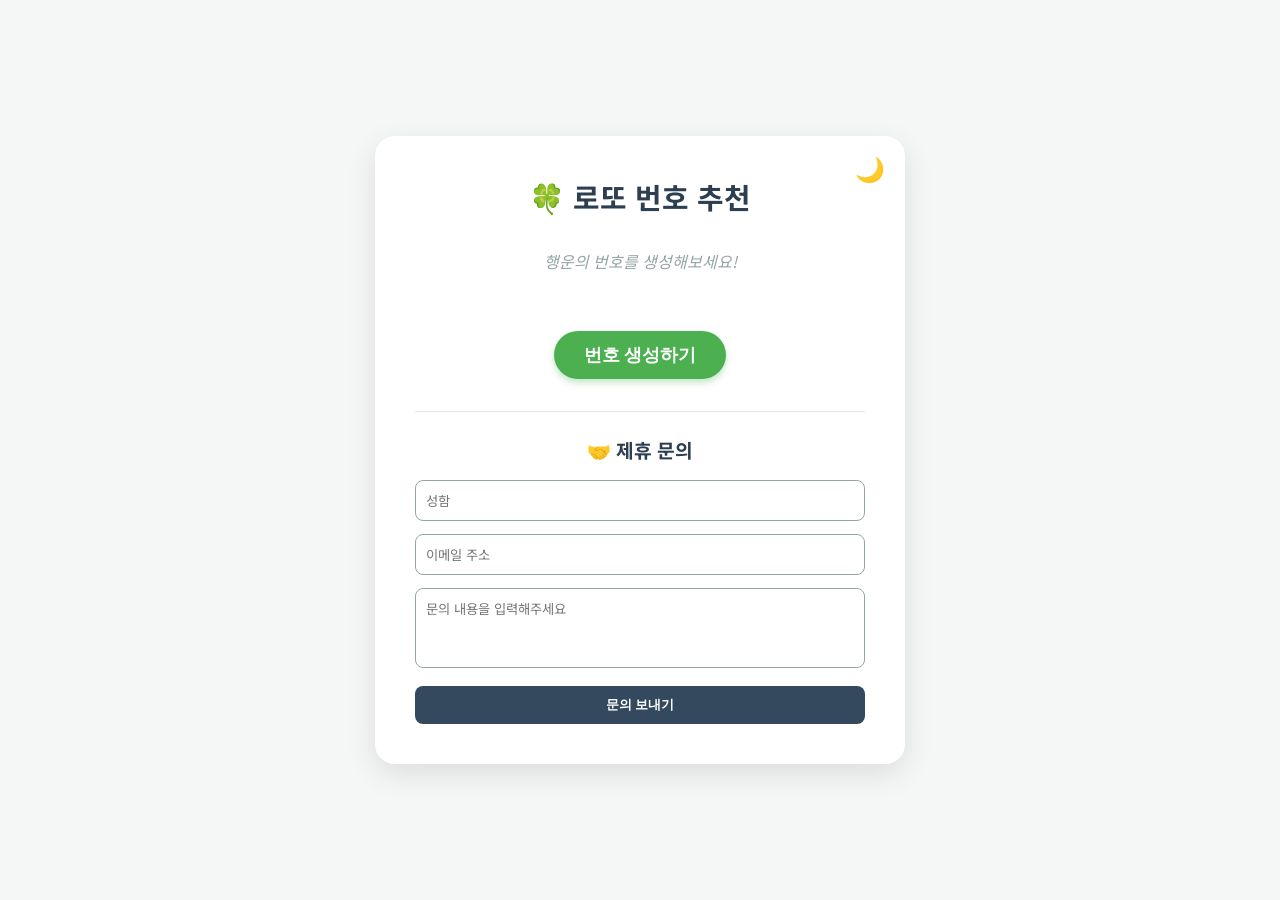
==== index.html @ 3f4df94e "UI: Remove Formspree instruction hint" ====
<!doctype html>
<html lang="ko">
<head>
  <meta charset="UTF-8" />
  <meta name="viewport" content="width=device-width, initial-scale=1.0" />
  <title>로또 번호 추천</title>
  <link href='/style.css' rel='stylesheet'>
  <link rel="preconnect" href="https://fonts.googleapis.com">
  <link rel="preconnect" href="https://fonts.gstatic.com" crossorigin>
  <link href="https://fonts.googleapis.com/css2?family=Noto+Sans+KR:wght@400;700&display=swap" rel="stylesheet">
</head>
<body>
  <div class="container">
    <div class="theme-toggle">
      <button id="theme-btn" aria-label="테마 변경">🌙</button>
    </div>
    <h1>🍀 로또 번호 추천</h1>
    <div id="lotto-container">
      <div class="placeholder">행운의 번호를 생성해보세요!</div>
    </div>
    <button id="generate-btn">번호 생성하기</button>

    <div class="contact-section">
      <hr>
      <h3>🤝 제휴 문의</h3>
      <form action="https://formspree.io/f/mojkagbn" method="POST">
        <div class="input-group">
          <input type="text" name="name" placeholder="성함" required>
        </div>
        <div class="input-group">
          <input type="email" name="_replyto" placeholder="이메일 주소" required>
        </div>
        <div class="input-group">
          <textarea name="message" placeholder="문의 내용을 입력해주세요" required></textarea>
        </div>
        <button type="submit" class="submit-btn">문의 보내기</button>
      </form>
    </div>
  </div>
  <script defer type="text/javascript" src="/main.js"></script>
</body>
</html>
---- style.css ----
:root {
  --primary-color: #4CAF50;
  --bg-color: #f4f7f6;
  --container-bg: #ffffff;
  --text-color: #333;
  --h1-color: #2c3e50;
  --ball-size: 50px;
  --shadow-color: rgba(0,0,0,0.1);
  --placeholder-color: #95a5a6;
}

[data-theme="dark"] {
  --bg-color: #1a1a1a;
  --container-bg: #2d2d2d;
  --text-color: #e0e0e0;
  --h1-color: #ffffff;
  --shadow-color: rgba(0,0,0,0.4);
  --placeholder-color: #7f8c8d;
}

body {
  font-family: 'Noto Sans KR', sans-serif;
  background-color: var(--bg-color);
  color: var(--text-color);
  display: flex;
  justify-content: center;
  align-items: center;
  height: 100vh;
  margin: 0;
  transition: background-color 0.3s, color 0.3s;
}

.container {
  background: var(--container-bg);
  padding: 2.5rem;
  border-radius: 20px;
  box-shadow: 0 10px 30px var(--shadow-color);
  text-align: center;
  max-width: 450px;
  width: 90%;
  position: relative;
  transition: background-color 0.3s, box-shadow 0.3s;
}

.theme-toggle {
  position: absolute;
  top: 15px;
  right: 15px;
}

#theme-btn {
  background: none;
  border: none;
  font-size: 1.5rem;
  cursor: pointer;
  padding: 5px;
  box-shadow: none;
  transition: transform 0.2s;
}

#theme-btn:hover {
  transform: scale(1.1);
  background: none;
}

h1 {
  margin-top: 0;
  color: var(--h1-color);
  font-size: 1.8rem;
}

#lotto-container {
  display: flex;
  justify-content: center;
  gap: 12px;
  margin: 2rem 0;
  min-height: var(--ball-size);
  flex-wrap: wrap;
}

.placeholder {
  color: var(--placeholder-color);
  font-style: italic;
}

.ball {
  width: var(--ball-size);
  height: var(--ball-size);
  border-radius: 50%;
  display: flex;
  justify-content: center;
  align-items: center;
  font-weight: bold;
  font-size: 1.2rem;
  color: white;
  box-shadow: 0 4px 6px rgba(0,0,0,0.15);
  animation: pop 0.4s ease-out forwards;
  text-shadow: 1px 1px 2px rgba(0,0,0,0.3);
}

@keyframes pop {
  0% { transform: scale(0); opacity: 0; }
  100% { transform: scale(1); opacity: 1; }
}

/* 로또 공 색상 규정 */
.color-1-10 { background-color: #fbc02d; }
.color-11-20 { background-color: #1976d2; }
.color-21-30 { background-color: #e53935; }
.color-31-40 { background-color: #757575; }
.color-41-45 { background-color: #43a047; }

#generate-btn {
  background-color: var(--primary-color);
  color: white;
  border: none;
  padding: 12px 30px;
  font-size: 1.1rem;
  font-weight: 700;
  border-radius: 30px;
  cursor: pointer;
  transition: all 0.2s;
  box-shadow: 0 4px 6px rgba(76, 175, 80, 0.3);
}

#generate-btn:hover {
  background-color: #45a049;
  transform: translateY(-2px);
  box-shadow: 0 6px 12px rgba(76, 175, 80, 0.4);
}

#generate-btn:active {
  transform: translateY(0);
}

/* 제휴 문의 섹션 스타일 */
.contact-section {
  margin-top: 2rem;
  text-align: left;
}

hr {
  border: none;
  border-top: 1px solid var(--shadow-color);
  margin: 1.5rem 0;
}

h3 {
  color: var(--h1-color);
  font-size: 1.2rem;
  margin-bottom: 1rem;
  text-align: center;
}

.input-group {
  margin-bottom: 0.8rem;
}

input, textarea {
  width: 100%;
  padding: 10px;
  border: 1px solid var(--placeholder-color);
  border-radius: 8px;
  background-color: var(--container-bg);
  color: var(--text-color);
  font-family: inherit;
  box-sizing: border-box;
  transition: border-color 0.2s;
}

input:focus, textarea:focus {
  outline: none;
  border-color: var(--primary-color);
}

textarea {
  height: 80px;
  resize: none;
}

.submit-btn {
  width: 100%;
  background-color: #34495e;
  color: white;
  border: none;
  padding: 10px;
  border-radius: 8px;
  cursor: pointer;
  font-weight: 700;
  transition: background-color 0.2s;
}

[data-theme="dark"] .submit-btn {
  background-color: #4a627a;
}

.submit-btn:hover {
  background-color: #2c3e50;
}

.form-hint {
  font-size: 0.75rem;
  color: var(--placeholder-color);
  margin-top: 0.5rem;
  text-align: center;
}
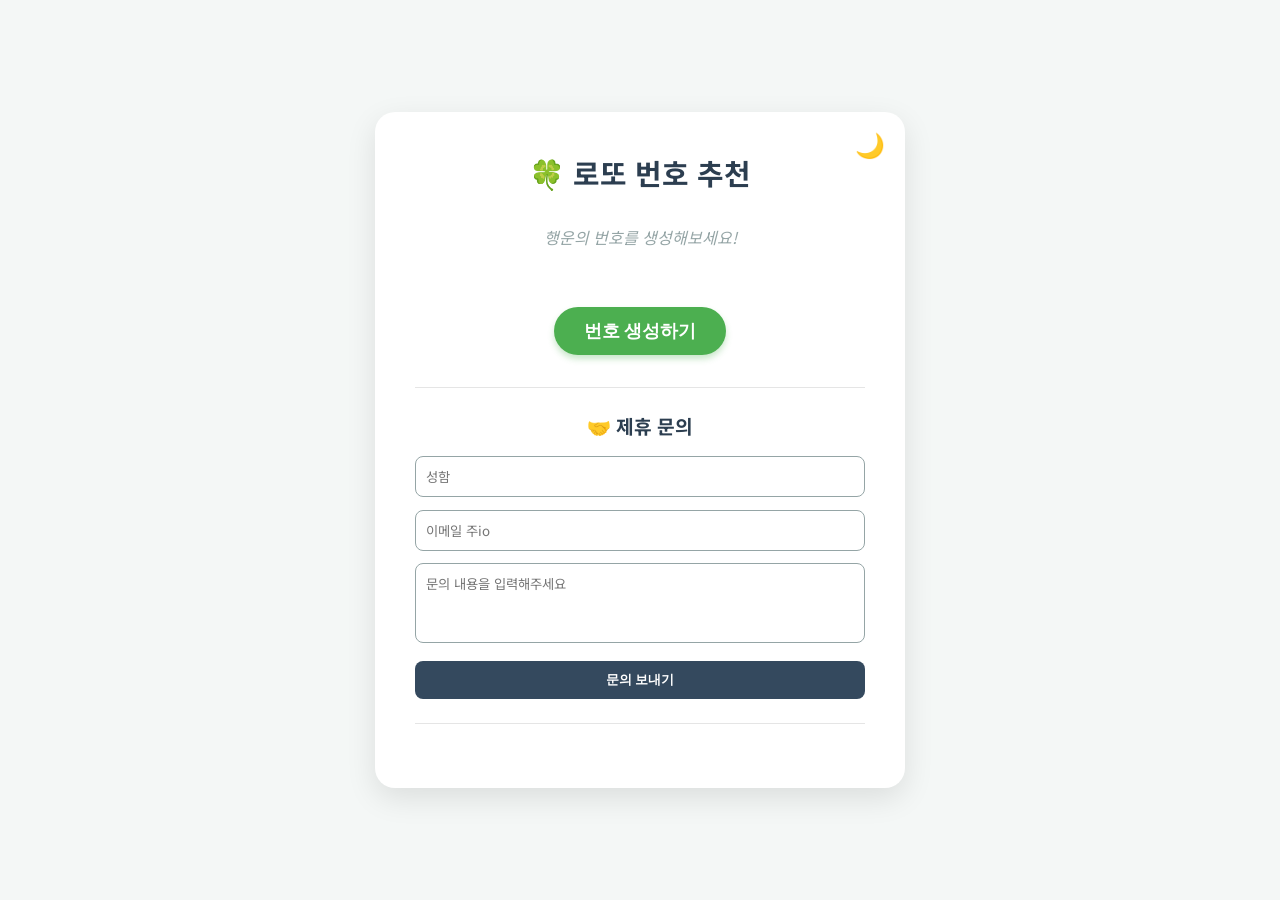
==== commit cb0e6176: "Feat: Add Disqus comment section" ====
--- a/index.html
+++ b/index.html
@@ -28,7 +28,7 @@
           <input type="text" name="name" placeholder="성함" required>
         </div>
         <div class="input-group">
-          <input type="email" name="_replyto" placeholder="이메일 주소" required>
+          <input type="email" name="_replyto" placeholder="이메일 주io" required>
         </div>
         <div class="input-group">
           <textarea name="message" placeholder="문의 내용을 입력해주세요" required></textarea>
@@ -36,6 +36,29 @@
         <button type="submit" class="submit-btn">문의 보내기</button>
       </form>
     </div>
+
+    <div class="comments-section">
+      <hr>
+      <div id="disqus_thread"></div>
+      <script>
+          /**
+          *  RECOMMENDED CONFIGURATION VARIABLES: EDIT AND UNCOMMENT THE SECTION BELOW TO INSERT DYNAMIC VALUES FROM YOUR PLATFORM OR CMS.
+          *  LEARN WHY DEFINING THESE VARIABLES IS IMPORTANT: https://disqus.com/admin/universalcode/#configuration-variables    */
+          /*
+          var disqus_config = function () {
+          this.page.url = PAGE_URL;  // Replace PAGE_URL with your page's canonical URL variable
+          this.page.identifier = PAGE_IDENTIFIER; // Replace PAGE_IDENTIFIER with your page's unique identifier variable
+          };
+          */
+          (function() { // DON'T EDIT BELOW THIS LINE
+          var d = document, s = d.createElement('script');
+          s.src = 'https://materiallink.disqus.com/embed.js';
+          s.setAttribute('data-timestamp', +new Date());
+          (d.head || d.body).appendChild(s);
+          })();
+      </script>
+      <noscript>Please enable JavaScript to view the <a href="https://disqus.com/?ref_noscript">comments powered by Disqus.</a></noscript>
+    </div>
   </div>
   <script defer type="text/javascript" src="/main.js"></script>
 </body>
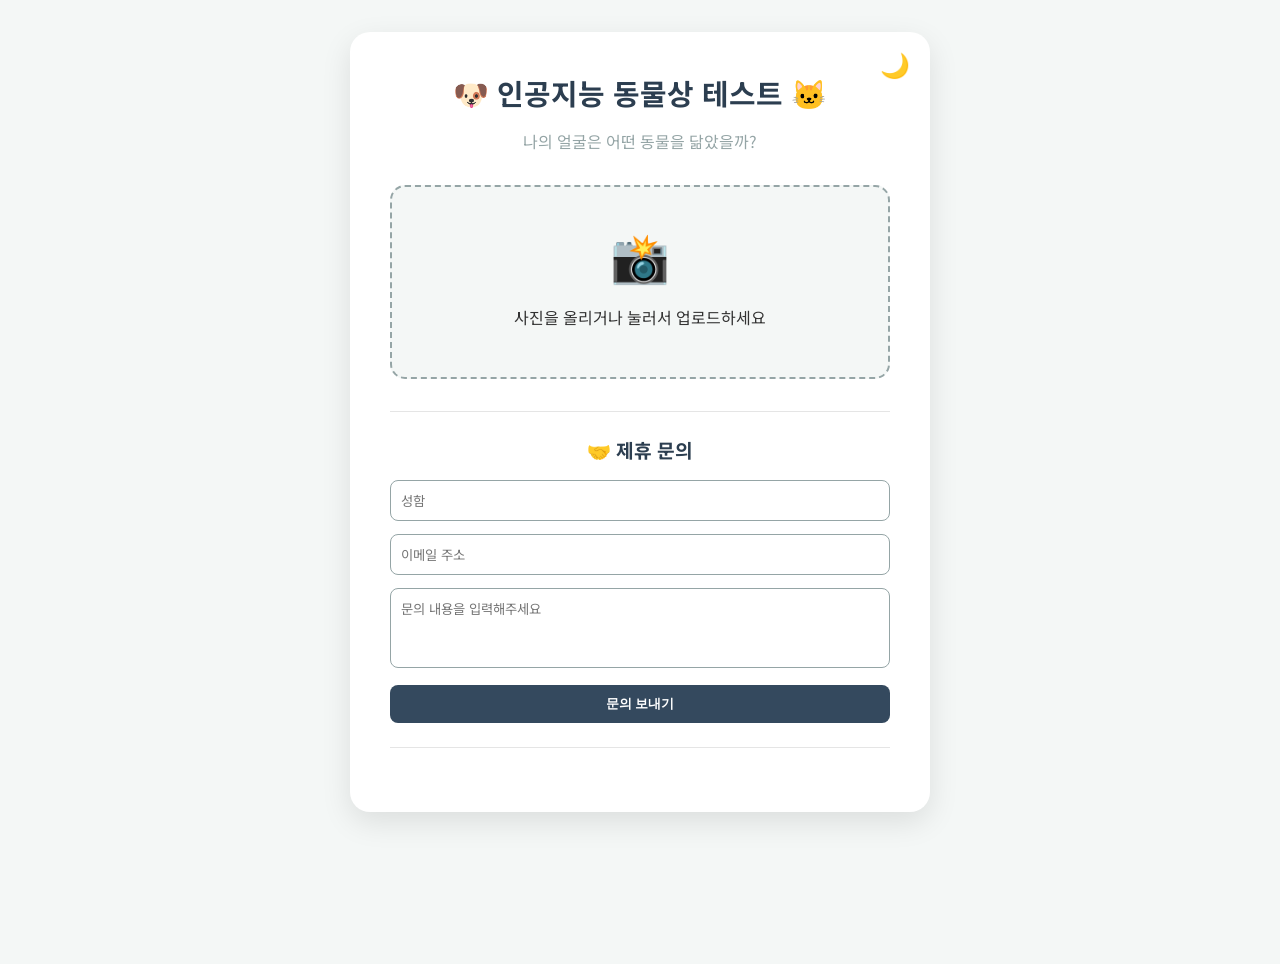
==== commit 2d1b025f: "feat: 인공지능 동물상 테스트 기능 구현 및 UI 업데이트" ====
--- a/index.html
+++ b/index.html
@@ -3,22 +3,40 @@
 <head>
   <meta charset="UTF-8" />
   <meta name="viewport" content="width=device-width, initial-scale=1.0" />
-  <title>로또 번호 추천</title>
+  <title>인공지능 동물상 테스트</title>
   <link href='/style.css' rel='stylesheet'>
   <link rel="preconnect" href="https://fonts.googleapis.com">
   <link rel="preconnect" href="https://fonts.gstatic.com" crossorigin>
   <link href="https://fonts.googleapis.com/css2?family=Noto+Sans+KR:wght@400;700&display=swap" rel="stylesheet">
+  <!-- TensorFlow.js and Teachable Machine libraries -->
+  <script src="https://cdn.jsdelivr.net/npm/@tensorflow/tfjs@latest/dist/tf.min.js"></script>
+  <script src="https://cdn.jsdelivr.net/npm/@teachablemachine/image@latest/dist/teachablemachine-image.min.js"></script>
 </head>
 <body>
   <div class="container">
     <div class="theme-toggle">
       <button id="theme-btn" aria-label="테마 변경">🌙</button>
     </div>
-    <h1>🍀 로또 번호 추천</h1>
-    <div id="lotto-container">
-      <div class="placeholder">행운의 번호를 생성해보세요!</div>
+    <h1>🐶 인공지능 동물상 테스트 🐱</h1>
+    <p class="subtitle">나의 얼굴은 어떤 동물을 닮았을까?</p>
+    
+    <div class="upload-section">
+      <div id="upload-area" class="upload-box">
+        <span class="upload-icon">📸</span>
+        <p>사진을 올리거나 눌러서 업로드하세요</p>
+        <input type="file" id="image-input" accept="image/*" hidden>
+      </div>
+      <div id="image-container" class="hidden">
+        <img id="face-image" src="#" alt="your image" />
+        <div id="loading" class="hidden">
+          <div class="spinner"></div>
+          <p>분석 중...</p>
+        </div>
+      </div>
     </div>
-    <button id="generate-btn">번호 생성하기</button>
+
+    <div id="label-container"></div>
+    <button id="retry-btn" class="hidden">다시 시도하기</button>
 
     <div class="contact-section">
       <hr>
@@ -28,7 +46,7 @@
           <input type="text" name="name" placeholder="성함" required>
         </div>
         <div class="input-group">
-          <input type="email" name="_replyto" placeholder="이메일 주io" required>
+          <input type="email" name="_replyto" placeholder="이메일 주소" required>
         </div>
         <div class="input-group">
           <textarea name="message" placeholder="문의 내용을 입력해주세요" required></textarea>
@@ -41,16 +59,7 @@
       <hr>
       <div id="disqus_thread"></div>
       <script>
-          /**
-          *  RECOMMENDED CONFIGURATION VARIABLES: EDIT AND UNCOMMENT THE SECTION BELOW TO INSERT DYNAMIC VALUES FROM YOUR PLATFORM OR CMS.
-          *  LEARN WHY DEFINING THESE VARIABLES IS IMPORTANT: https://disqus.com/admin/universalcode/#configuration-variables    */
-          /*
-          var disqus_config = function () {
-          this.page.url = PAGE_URL;  // Replace PAGE_URL with your page's canonical URL variable
-          this.page.identifier = PAGE_IDENTIFIER; // Replace PAGE_IDENTIFIER with your page's unique identifier variable
-          };
-          */
-          (function() { // DON'T EDIT BELOW THIS LINE
+          (function() { 
           var d = document, s = d.createElement('script');
           s.src = 'https://materiallink.disqus.com/embed.js';
           s.setAttribute('data-timestamp', +new Date());
--- a/style.css
+++ b/style.css
@@ -4,9 +4,9 @@
   --container-bg: #ffffff;
   --text-color: #333;
   --h1-color: #2c3e50;
-  --ball-size: 50px;
   --shadow-color: rgba(0,0,0,0.1);
   --placeholder-color: #95a5a6;
+  --accent-color: #3498db;
 }
 
 [data-theme="dark"] {
@@ -23,9 +23,10 @@
   background-color: var(--bg-color);
   color: var(--text-color);
   display: flex;
-  justify-content: center;
+  flex-direction: column;
   align-items: center;
-  height: 100vh;
+  min-height: 100vh;
+  padding: 2rem 0;
   margin: 0;
   transition: background-color 0.3s, color 0.3s;
 }
@@ -36,7 +37,7 @@
   border-radius: 20px;
   box-shadow: 0 10px 30px var(--shadow-color);
   text-align: center;
-  max-width: 450px;
+  max-width: 500px;
   width: 90%;
   position: relative;
   transition: background-color 0.3s, box-shadow 0.3s;
@@ -54,63 +55,120 @@
   font-size: 1.5rem;
   cursor: pointer;
   padding: 5px;
-  box-shadow: none;
   transition: transform 0.2s;
 }
 
 #theme-btn:hover {
   transform: scale(1.1);
-  background: none;
 }
 
 h1 {
   margin-top: 0;
+  margin-bottom: 0.5rem;
   color: var(--h1-color);
   font-size: 1.8rem;
 }
 
-#lotto-container {
+.subtitle {
+  color: var(--placeholder-color);
+  margin-bottom: 2rem;
+}
+
+.upload-section {
+  margin-bottom: 2rem;
+}
+
+.upload-box {
+  border: 2px dashed var(--placeholder-color);
+  border-radius: 15px;
+  padding: 2rem;
+  cursor: pointer;
+  transition: all 0.3s;
+  background: var(--bg-color);
+}
+
+.upload-box:hover {
+  border-color: var(--accent-color);
+  background: rgba(52, 152, 219, 0.05);
+}
+
+.upload-icon {
+  font-size: 3rem;
+  display: block;
+  margin-bottom: 1rem;
+}
+
+#image-container {
+  position: relative;
+  width: 100%;
+  max-width: 300px;
+  margin: 0 auto;
+}
+
+#face-image {
+  width: 100%;
+  border-radius: 15px;
+  display: block;
+}
+
+.hidden {
+  display: none !important;
+}
+
+/* Spinner */
+.spinner {
+  border: 4px solid rgba(0, 0, 0, 0.1);
+  width: 36px;
+  height: 36px;
+  border-radius: 50%;
+  border-left-color: var(--accent-color);
+  animation: spin 1s linear infinite;
+  margin: 1rem auto;
+}
+
+@keyframes spin {
+  0% { transform: rotate(0deg); }
+  100% { transform: rotate(360deg); }
+}
+
+/* Result Bars */
+#label-container {
+  margin: 2rem 0;
+}
+
+.result-bar-container {
+  margin-bottom: 1rem;
+}
+
+.label-text {
   display: flex;
-  justify-content: center;
-  gap: 12px;
-  margin: 2rem 0;
-  min-height: var(--ball-size);
-  flex-wrap: wrap;
-}
-
-.placeholder {
-  color: var(--placeholder-color);
-  font-style: italic;
-}
-
-.ball {
-  width: var(--ball-size);
-  height: var(--ball-size);
-  border-radius: 50%;
-  display: flex;
-  justify-content: center;
-  align-items: center;
+  justify-content: space-between;
+  margin-bottom: 5px;
   font-weight: bold;
-  font-size: 1.2rem;
-  color: white;
-  box-shadow: 0 4px 6px rgba(0,0,0,0.15);
-  animation: pop 0.4s ease-out forwards;
-  text-shadow: 1px 1px 2px rgba(0,0,0,0.3);
-}
-
-@keyframes pop {
-  0% { transform: scale(0); opacity: 0; }
-  100% { transform: scale(1); opacity: 1; }
-}
-
-/* 로또 공 색상 규정 */
-.color-1-10 { background-color: #fbc02d; }
-.color-11-20 { background-color: #1976d2; }
-.color-21-30 { background-color: #e53935; }
-.color-31-40 { background-color: #757575; }
-.color-41-45 { background-color: #43a047; }
-
-#generate-btn {
+}
+
+.bar-bg {
+  background: #eee;
+  border-radius: 10px;
+  height: 20px;
+  width: 100%;
+  overflow: hidden;
+}
+
+[data-theme="dark"] .bar-bg {
+  background: #444;
+}
+
+.bar-fill {
+  height: 100%;
+  border-radius: 10px;
+  transition: width 0.5s ease-out;
+}
+
+.dog-bar { background: #ffca28; }
+.cat-bar { background: #42a5f5; }
+
+#retry-btn {
   background-color: var(--primary-color);
   color: white;
   border: none;
@@ -120,87 +178,25 @@
   border-radius: 30px;
   cursor: pointer;
   transition: all 0.2s;
-  box-shadow: 0 4px 6px rgba(76, 175, 80, 0.3);
-}
-
-#generate-btn:hover {
-  background-color: #45a049;
+  margin-top: 1rem;
+}
+
+#retry-btn:hover {
   transform: translateY(-2px);
-  box-shadow: 0 6px 12px rgba(76, 175, 80, 0.4);
-}
-
-#generate-btn:active {
-  transform: translateY(0);
-}
-
-/* 제휴 문의 섹션 스타일 */
-.contact-section {
-  margin-top: 2rem;
-  text-align: left;
-}
-
-hr {
-  border: none;
-  border-top: 1px solid var(--shadow-color);
-  margin: 1.5rem 0;
-}
-
-h3 {
-  color: var(--h1-color);
-  font-size: 1.2rem;
-  margin-bottom: 1rem;
-  text-align: center;
-}
-
-.input-group {
-  margin-bottom: 0.8rem;
-}
-
+  box-shadow: 0 4px 12px rgba(0,0,0,0.2);
+}
+
+/* Contact & Comments */
+.contact-section { margin-top: 2rem; text-align: left; }
+hr { border: none; border-top: 1px solid var(--shadow-color); margin: 1.5rem 0; }
+h3 { color: var(--h1-color); font-size: 1.2rem; margin-bottom: 1rem; text-align: center; }
+.input-group { margin-bottom: 0.8rem; }
 input, textarea {
-  width: 100%;
-  padding: 10px;
-  border: 1px solid var(--placeholder-color);
-  border-radius: 8px;
-  background-color: var(--container-bg);
-  color: var(--text-color);
-  font-family: inherit;
-  box-sizing: border-box;
-  transition: border-color 0.2s;
-}
-
-input:focus, textarea:focus {
-  outline: none;
-  border-color: var(--primary-color);
-}
-
-textarea {
-  height: 80px;
-  resize: none;
-}
-
+  width: 100%; padding: 10px; border: 1px solid var(--placeholder-color); border-radius: 8px;
+  background-color: var(--container-bg); color: var(--text-color); font-family: inherit; box-sizing: border-box;
+}
+textarea { height: 80px; resize: none; }
 .submit-btn {
-  width: 100%;
-  background-color: #34495e;
-  color: white;
-  border: none;
-  padding: 10px;
-  border-radius: 8px;
-  cursor: pointer;
-  font-weight: 700;
-  transition: background-color 0.2s;
-}
-
-[data-theme="dark"] .submit-btn {
-  background-color: #4a627a;
-}
-
-.submit-btn:hover {
-  background-color: #2c3e50;
-}
-
-.form-hint {
-  font-size: 0.75rem;
-  color: var(--placeholder-color);
-  margin-top: 0.5rem;
-  text-align: center;
-}
+  width: 100%; background-color: #34495e; color: white; border: none; padding: 10px;
+  border-radius: 8px; cursor: pointer; font-weight: 700;
+}
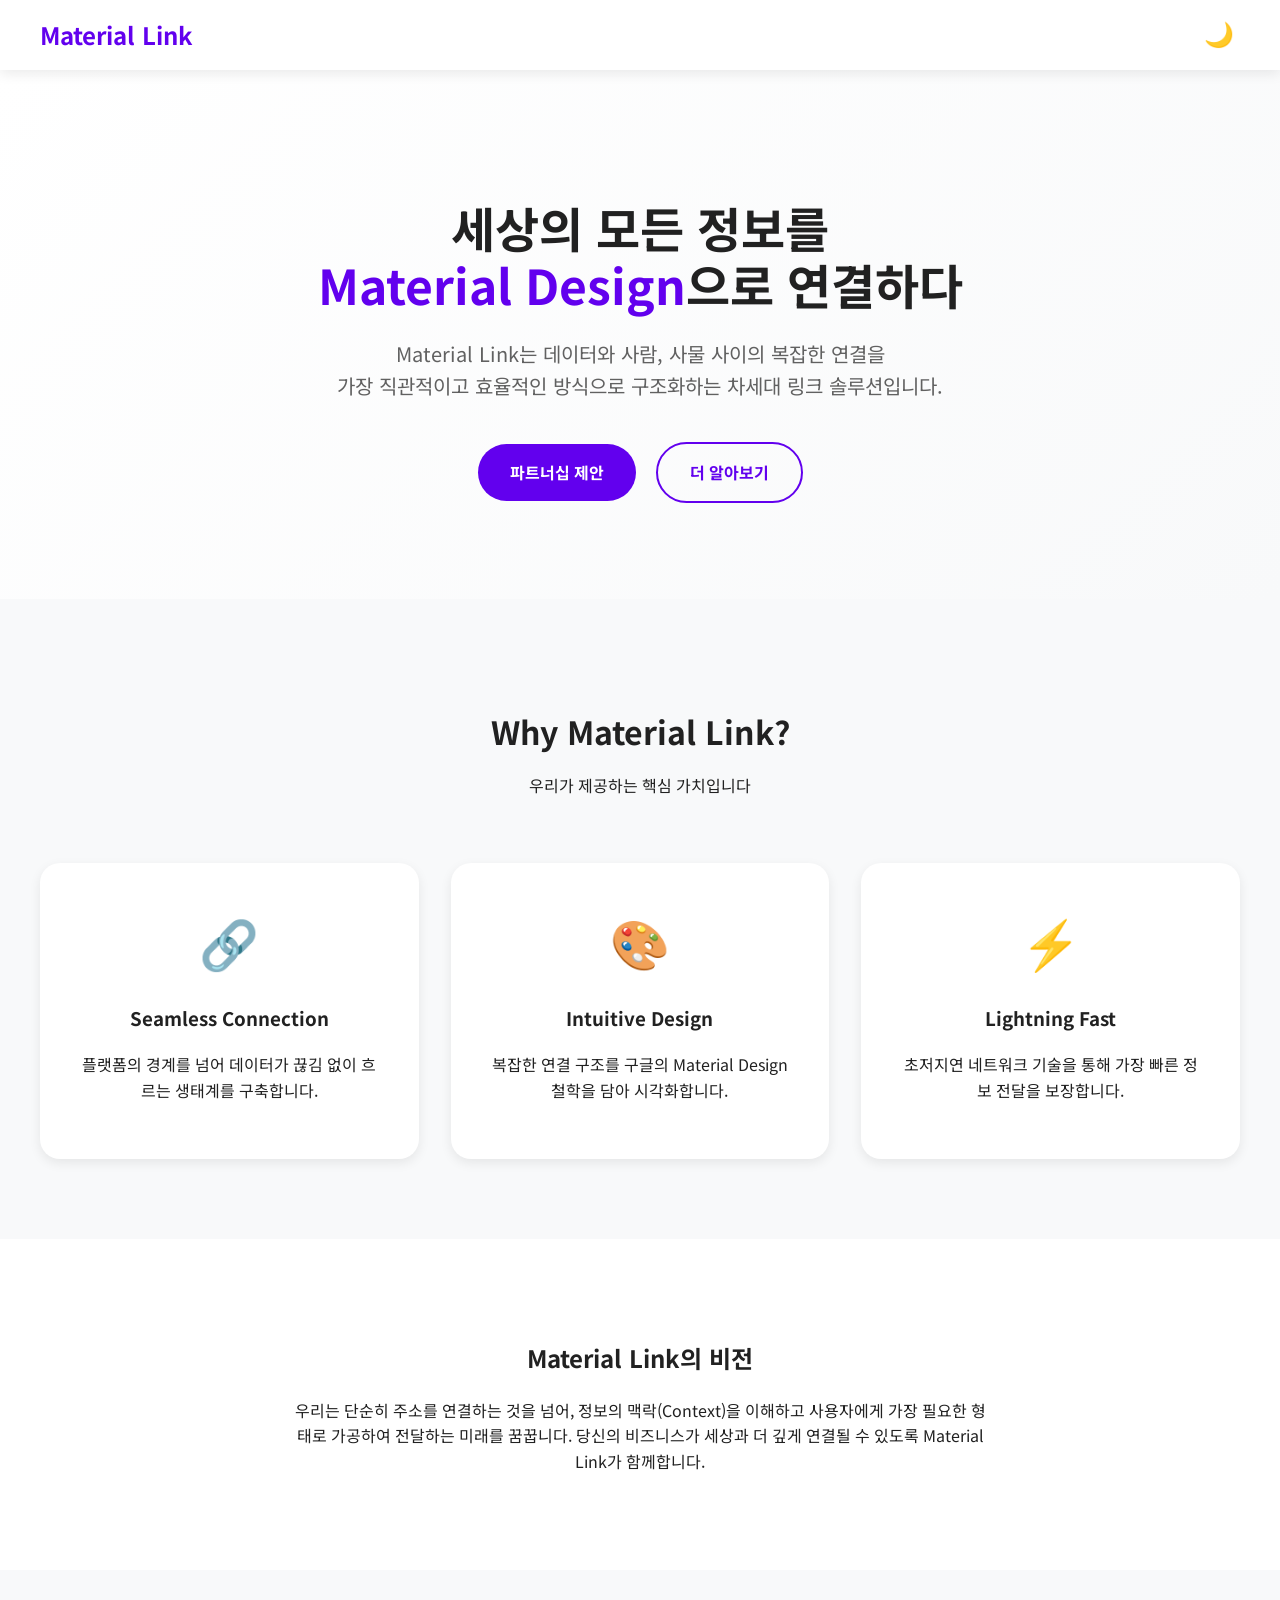
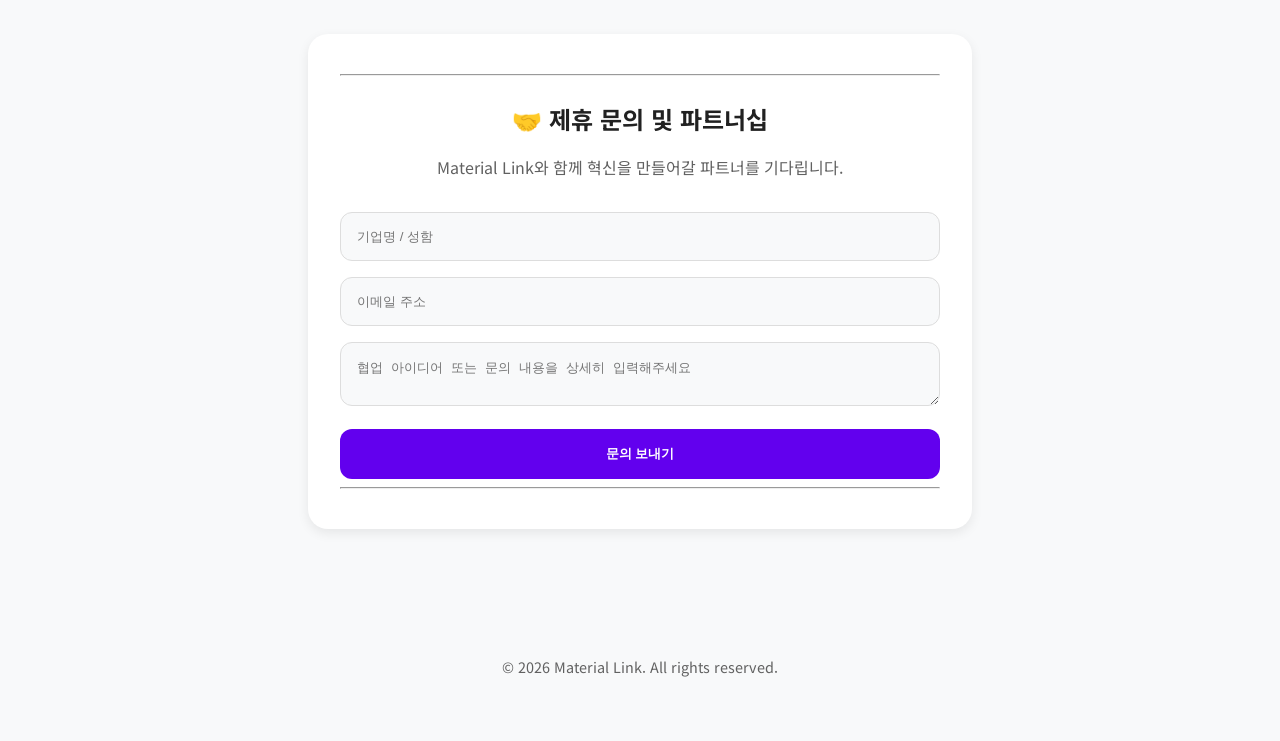
==== commit 0e471836: "chore: Material Link 사업 소개 사이트로 전면 개편" ====
--- a/index.html
+++ b/index.html
@@ -3,53 +3,78 @@
 <head>
   <meta charset="UTF-8" />
   <meta name="viewport" content="width=device-width, initial-scale=1.0" />
-  <title>인공지능 동물상 테스트</title>
+  <title>Material Link | 연결의 새로운 가치</title>
   <link href='/style.css' rel='stylesheet'>
   <link rel="preconnect" href="https://fonts.googleapis.com">
   <link rel="preconnect" href="https://fonts.gstatic.com" crossorigin>
-  <link href="https://fonts.googleapis.com/css2?family=Noto+Sans+KR:wght@400;700&display=swap" rel="stylesheet">
-  <!-- TensorFlow.js and Teachable Machine libraries -->
-  <script src="https://cdn.jsdelivr.net/npm/@tensorflow/tfjs@latest/dist/tf.min.js"></script>
-  <script src="https://cdn.jsdelivr.net/npm/@teachablemachine/image@latest/dist/teachablemachine-image.min.js"></script>
+  <link href="https://fonts.googleapis.com/css2?family=Noto+Sans+KR:wght@300;400;700&display=swap" rel="stylesheet">
 </head>
 <body>
-  <div class="container">
-    <div class="theme-toggle">
-      <button id="theme-btn" aria-label="테마 변경">🌙</button>
-    </div>
-    <h1>🐶 인공지능 동물상 테스트 🐱</h1>
-    <p class="subtitle">나의 얼굴은 어떤 동물을 닮았을까?</p>
-    
-    <div class="upload-section">
-      <div id="upload-area" class="upload-box">
-        <span class="upload-icon">📸</span>
-        <p>사진을 올리거나 눌러서 업로드하세요</p>
-        <input type="file" id="image-input" accept="image/*" hidden>
-      </div>
-      <div id="image-container" class="hidden">
-        <img id="face-image" src="#" alt="your image" />
-        <div id="loading" class="hidden">
-          <div class="spinner"></div>
-          <p>분석 중...</p>
-        </div>
+  <nav class="navbar">
+    <div class="nav-container">
+      <div class="logo">Material Link</div>
+      <div class="theme-toggle">
+        <button id="theme-btn" aria-label="테마 변경">🌙</button>
       </div>
     </div>
+  </nav>
 
-    <div id="label-container"></div>
-    <button id="retry-btn" class="hidden">다시 시도하기</button>
+  <header class="hero">
+    <div class="hero-content">
+      <h1>세상의 모든 정보를<br><span class="highlight">Material Design</span>으로 연결하다</h1>
+      <p>Material Link는 데이터와 사람, 사물 사이의 복잡한 연결을<br>가장 직관적이고 효율적인 방식으로 구조화하는 차세대 링크 솔루션입니다.</p>
+      <div class="hero-btns">
+        <a href="#contact" class="btn primary">파트너십 제안</a>
+        <a href="#features" class="btn secondary">더 알아보기</a>
+      </div>
+    </div>
+  </header>
 
+  <section id="features" class="features">
+    <div class="section-title">
+      <h2>Why Material Link?</h2>
+      <p>우리가 제공하는 핵심 가치입니다</p>
+    </div>
+    <div class="feature-grid">
+      <div class="feature-card">
+        <div class="icon">🔗</div>
+        <h3>Seamless Connection</h3>
+        <p>플랫폼의 경계를 넘어 데이터가 끊김 없이 흐르는 생태계를 구축합니다.</p>
+      </div>
+      <div class="feature-card">
+        <div class="icon">🎨</div>
+        <h3>Intuitive Design</h3>
+        <p>복잡한 연결 구조를 구글의 Material Design 철학을 담아 시각화합니다.</p>
+      </div>
+      <div class="feature-card">
+        <div class="icon">⚡</div>
+        <h3>Lightning Fast</h3>
+        <p>초저지연 네트워크 기술을 통해 가장 빠른 정보 전달을 보장합니다.</p>
+      </div>
+    </div>
+  </section>
+
+  <section class="about">
+    <div class="container-small">
+      <h2>Material Link의 비전</h2>
+      <p>우리는 단순히 주소를 연결하는 것을 넘어, 정보의 맥락(Context)을 이해하고 사용자에게 가장 필요한 형태로 가공하여 전달하는 미래를 꿈꿉니다. 당신의 비즈니스가 세상과 더 깊게 연결될 수 있도록 Material Link가 함께합니다.</p>
+    </div>
+  </section>
+
+  <div class="container" id="contact">
     <div class="contact-section">
       <hr>
-      <h3>🤝 제휴 문의</h3>
+      <h3>🤝 제휴 문의 및 파트너십</h3>
+      <p class="contact-desc">Material Link와 함께 혁신을 만들어갈 파트너를 기다립니다.</p>
       <form action="https://formspree.io/f/mojkagbn" method="POST">
         <div class="input-group">
-          <input type="text" name="name" placeholder="성함" required>
+          <input type="text" name="name" placeholder="기업명 / 성함" required>
         </div>
         <div class="input-group">
           <input type="email" name="_replyto" placeholder="이메일 주소" required>
         </div>
         <div class="input-group">
-          <textarea name="message" placeholder="문의 내용을 입력해주세요" required></textarea>
+          <textarea name="message" placeholder="협업 아이디어 또는 문의 내용을 상세히 입력해주세요" required></textarea>
         </div>
         <button type="submit" class="submit-btn">문의 보내기</button>
       </form>
@@ -66,9 +91,14 @@
           (d.head || d.body).appendChild(s);
           })();
       </script>
-      <noscript>Please enable JavaScript to view the <a href="https://disqus.com/?ref_noscript">comments powered by Disqus.</a></noscript>
+      <noscript>Please enable JavaScript to view the comments.</noscript>
     </div>
   </div>
+
+  <footer class="footer">
+    <p>&copy; 2026 Material Link. All rights reserved.</p>
+  </footer>
+
   <script defer type="text/javascript" src="/main.js"></script>
 </body>
 </html>
--- a/style.css
+++ b/style.css
@@ -1,202 +1,179 @@
 :root {
-  --primary-color: #4CAF50;
-  --bg-color: #f4f7f6;
-  --container-bg: #ffffff;
-  --text-color: #333;
-  --h1-color: #2c3e50;
-  --shadow-color: rgba(0,0,0,0.1);
-  --placeholder-color: #95a5a6;
-  --accent-color: #3498db;
+  --primary: #6200ee;
+  --secondary: #03dac6;
+  --bg: #f8f9fa;
+  --surface: #ffffff;
+  --text: #212121;
+  --text-dim: #616161;
+  --shadow: 0 4px 12px rgba(0,0,0,0.08);
 }
 
 [data-theme="dark"] {
-  --bg-color: #1a1a1a;
-  --container-bg: #2d2d2d;
-  --text-color: #e0e0e0;
-  --h1-color: #ffffff;
-  --shadow-color: rgba(0,0,0,0.4);
-  --placeholder-color: #7f8c8d;
+  --primary: #bb86fc;
+  --secondary: #03dac6;
+  --bg: #121212;
+  --surface: #1e1e1e;
+  --text: #e0e0e0;
+  --text-dim: #b0b0b0;
+  --shadow: 0 4px 12px rgba(0,0,0,0.4);
 }
 
 body {
   font-family: 'Noto Sans KR', sans-serif;
-  background-color: var(--bg-color);
-  color: var(--text-color);
-  display: flex;
-  flex-direction: column;
-  align-items: center;
-  min-height: 100vh;
-  padding: 2rem 0;
+  background-color: var(--bg);
+  color: var(--text);
   margin: 0;
-  transition: background-color 0.3s, color 0.3s;
+  padding: 0;
+  line-height: 1.6;
+  transition: all 0.3s ease;
 }
 
-.container {
-  background: var(--container-bg);
-  padding: 2.5rem;
-  border-radius: 20px;
-  box-shadow: 0 10px 30px var(--shadow-color);
-  text-align: center;
-  max-width: 500px;
-  width: 90%;
-  position: relative;
-  transition: background-color 0.3s, box-shadow 0.3s;
+.navbar {
+  padding: 1rem 2rem;
+  background: var(--surface);
+  box-shadow: var(--shadow);
+  position: sticky;
+  top: 0;
+  z-index: 100;
 }
 
-.theme-toggle {
-  position: absolute;
-  top: 15px;
-  right: 15px;
+.nav-container {
+  max-width: 1200px;
+  margin: 0 auto;
+  display: flex;
+  justify-content: space-between;
+  align-items: center;
+}
+
+.logo {
+  font-size: 1.5rem;
+  font-weight: 700;
+  color: var(--primary);
 }
 
 #theme-btn {
-  background: none;
-  border: none;
-  font-size: 1.5rem;
-  cursor: pointer;
-  padding: 5px;
-  transition: transform 0.2s;
+  background: none; border: none; font-size: 1.5rem; cursor: pointer;
 }
 
-#theme-btn:hover {
-  transform: scale(1.1);
+/* Hero Section */
+.hero {
+  padding: 6rem 1rem;
+  text-align: center;
+  background: linear-gradient(135deg, var(--surface) 0%, var(--bg) 100%);
 }
 
-h1 {
-  margin-top: 0;
-  margin-bottom: 0.5rem;
-  color: var(--h1-color);
-  font-size: 1.8rem;
+.hero h1 {
+  font-size: 3rem;
+  font-weight: 700;
+  line-height: 1.2;
+  margin-bottom: 1.5rem;
 }
 
-.subtitle {
-  color: var(--placeholder-color);
-  margin-bottom: 2rem;
+.highlight {
+  color: var(--primary);
 }
 
-.upload-section {
-  margin-bottom: 2rem;
+.hero p {
+  font-size: 1.25rem;
+  color: var(--text-dim);
+  max-width: 800px;
+  margin: 0 auto 2.5rem;
 }
 
-.upload-box {
-  border: 2px dashed var(--placeholder-color);
-  border-radius: 15px;
-  padding: 2rem;
-  cursor: pointer;
-  transition: all 0.3s;
-  background: var(--bg-color);
+.btn {
+  padding: 1rem 2rem;
+  border-radius: 50px;
+  text-decoration: none;
+  font-weight: 700;
+  margin: 0 0.5rem;
+  transition: transform 0.2s;
+  display: inline-block;
 }
 
-.upload-box:hover {
-  border-color: var(--accent-color);
-  background: rgba(52, 152, 219, 0.05);
+.btn:hover { transform: translateY(-3px); }
+
+.btn.primary {
+  background: var(--primary);
+  color: white;
 }
 
-.upload-icon {
-  font-size: 3rem;
-  display: block;
-  margin-bottom: 1rem;
+.btn.secondary {
+  border: 2px solid var(--primary);
+  color: var(--primary);
 }
 
-#image-container {
-  position: relative;
-  width: 100%;
-  max-width: 300px;
+/* Features Section */
+.features {
+  padding: 5rem 1rem;
+  max-width: 1200px;
   margin: 0 auto;
 }
 
-#face-image {
-  width: 100%;
-  border-radius: 15px;
-  display: block;
+.section-title {
+  text-align: center;
+  margin-bottom: 4rem;
 }
 
-.hidden {
-  display: none !important;
+.section-title h2 { font-size: 2rem; margin-bottom: 1rem; }
+
+.feature-grid {
+  display: grid;
+  grid-template-columns: repeat(auto-fit, minmax(300px, 1fr));
+  gap: 2rem;
 }
 
-/* Spinner */
-.spinner {
-  border: 4px solid rgba(0, 0, 0, 0.1);
-  width: 36px;
-  height: 36px;
-  border-radius: 50%;
-  border-left-color: var(--accent-color);
-  animation: spin 1s linear infinite;
-  margin: 1rem auto;
+.feature-card {
+  background: var(--surface);
+  padding: 2.5rem;
+  border-radius: 20px;
+  box-shadow: var(--shadow);
+  text-align: center;
 }
 
-@keyframes spin {
-  0% { transform: rotate(0deg); }
-  100% { transform: rotate(360deg); }
+.feature-card .icon { font-size: 3rem; margin-bottom: 1.5rem; }
+
+/* About Section */
+.about {
+  padding: 5rem 1rem;
+  background: var(--surface);
+  text-align: center;
 }
 
-/* Result Bars */
-#label-container {
-  margin: 2rem 0;
+.container-small { max-width: 700px; margin: 0 auto; }
+
+/* Existing Contact/Container */
+.container {
+  max-width: 600px;
+  margin: 4rem auto;
+  padding: 2rem;
+  background: var(--surface);
+  border-radius: 20px;
+  box-shadow: var(--shadow);
 }
 
-.result-bar-container {
-  margin-bottom: 1rem;
+.contact-section h3 { font-size: 1.5rem; margin-bottom: 0.5rem; text-align: center;}
+.contact-desc { color: var(--text-dim); text-align: center; margin-bottom: 2rem;}
+
+.input-group { margin-bottom: 1rem; }
+input, textarea {
+  width: 100%; padding: 1rem; border: 1px solid #ddd; border-radius: 12px;
+  box-sizing: border-box; background: var(--bg); color: var(--text);
+}
+[data-theme="dark"] input, [data-theme="dark"] textarea { border-color: #444; }
+
+.submit-btn {
+  width: 100%; padding: 1rem; background: var(--primary); color: white;
+  border: none; border-radius: 12px; cursor: pointer; font-weight: 700;
 }
 
-.label-text {
-  display: flex;
-  justify-content: space-between;
-  margin-bottom: 5px;
-  font-weight: bold;
+.footer {
+  padding: 3rem;
+  text-align: center;
+  color: var(--text-dim);
+  font-size: 0.9rem;
 }
 
-.bar-bg {
-  background: #eee;
-  border-radius: 10px;
-  height: 20px;
-  width: 100%;
-  overflow: hidden;
+@media (max-width: 768px) {
+  .hero h1 { font-size: 2rem; }
+  .hero p { font-size: 1rem; }
 }
-
-[data-theme="dark"] .bar-bg {
-  background: #444;
-}
-
-.bar-fill {
-  height: 100%;
-  border-radius: 10px;
-  transition: width 0.5s ease-out;
-}
-
-.dog-bar { background: #ffca28; }
-.cat-bar { background: #42a5f5; }
-
-#retry-btn {
-  background-color: var(--primary-color);
-  color: white;
-  border: none;
-  padding: 12px 30px;
-  font-size: 1.1rem;
-  font-weight: 700;
-  border-radius: 30px;
-  cursor: pointer;
-  transition: all 0.2s;
-  margin-top: 1rem;
-}
-
-#retry-btn:hover {
-  transform: translateY(-2px);
-  box-shadow: 0 4px 12px rgba(0,0,0,0.2);
-}
-
-/* Contact & Comments */
-.contact-section { margin-top: 2rem; text-align: left; }
-hr { border: none; border-top: 1px solid var(--shadow-color); margin: 1.5rem 0; }
-h3 { color: var(--h1-color); font-size: 1.2rem; margin-bottom: 1rem; text-align: center; }
-.input-group { margin-bottom: 0.8rem; }
-input, textarea {
-  width: 100%; padding: 10px; border: 1px solid var(--placeholder-color); border-radius: 8px;
-  background-color: var(--container-bg); color: var(--text-color); font-family: inherit; box-sizing: border-box;
-}
-textarea { height: 80px; resize: none; }
-.submit-btn {
-  width: 100%; background-color: #34495e; color: white; border: none; padding: 10px;
-  border-radius: 8px; cursor: pointer; font-weight: 700;
-}
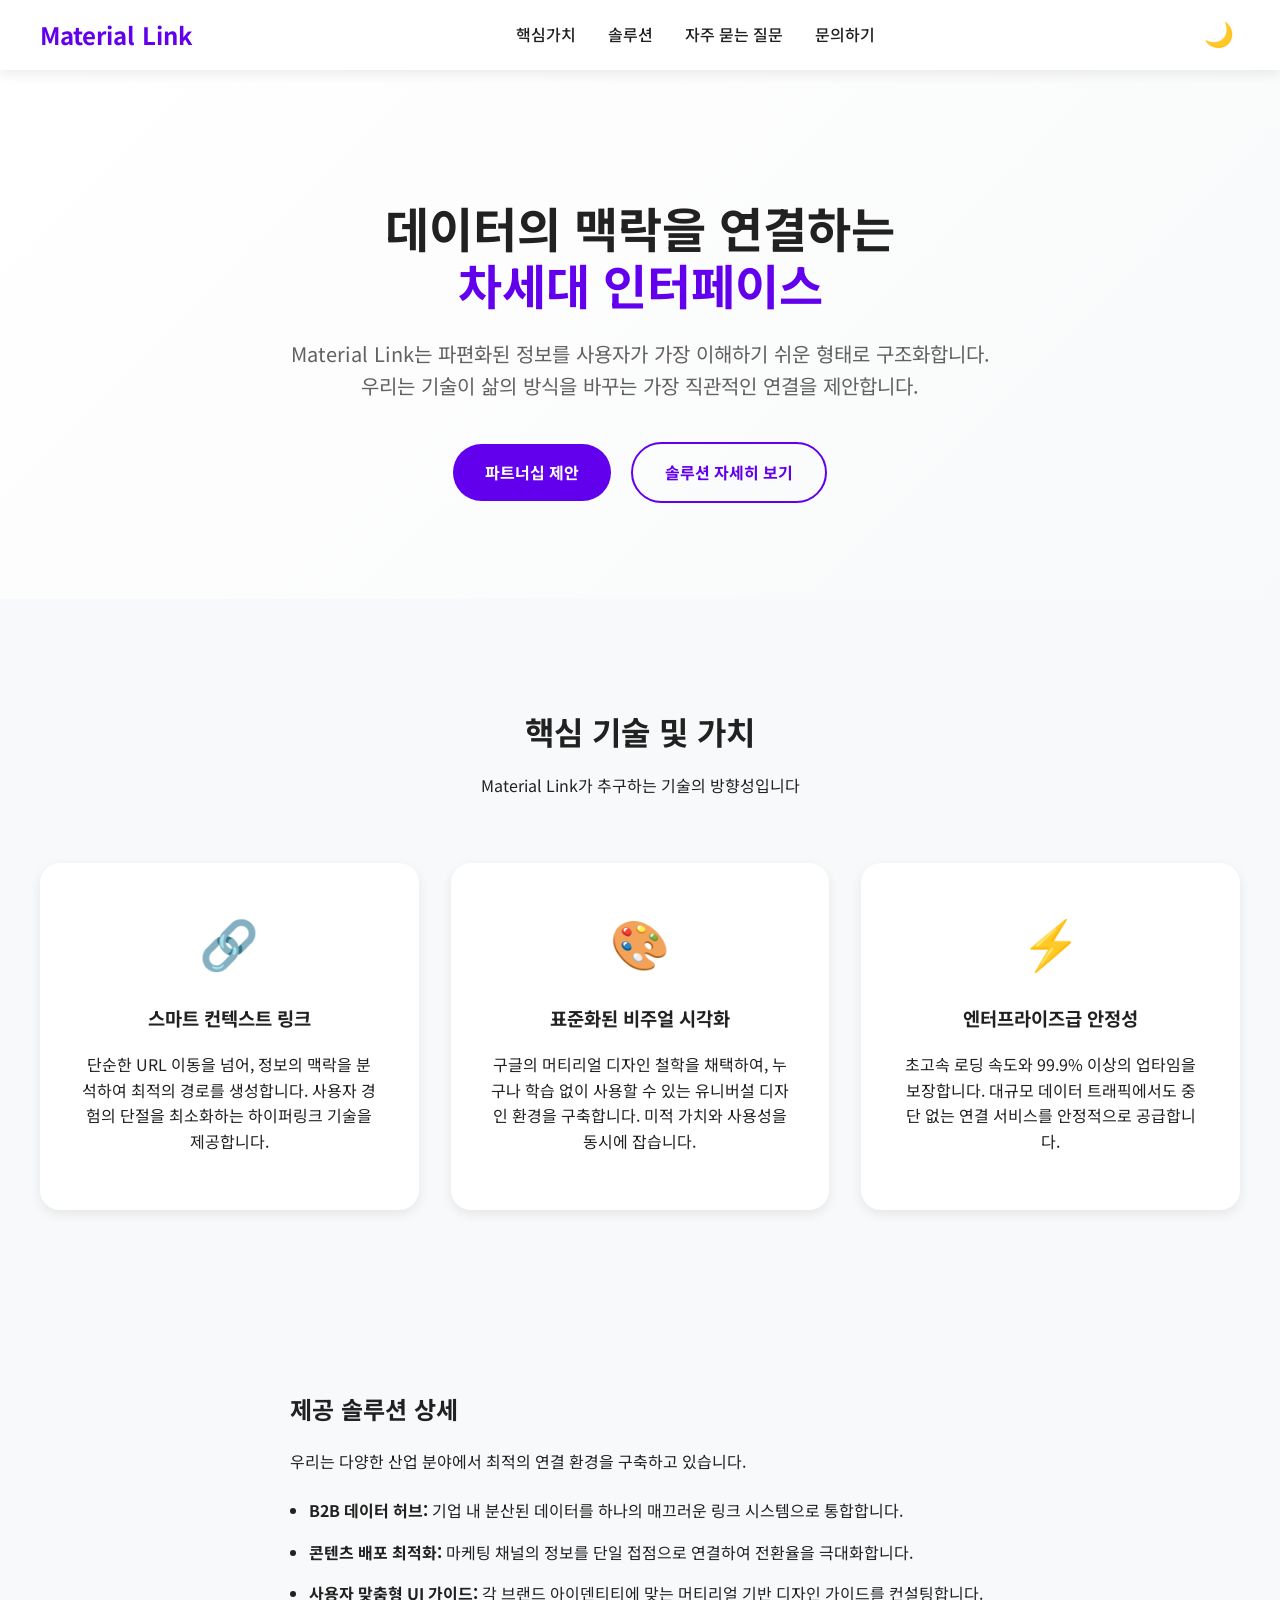
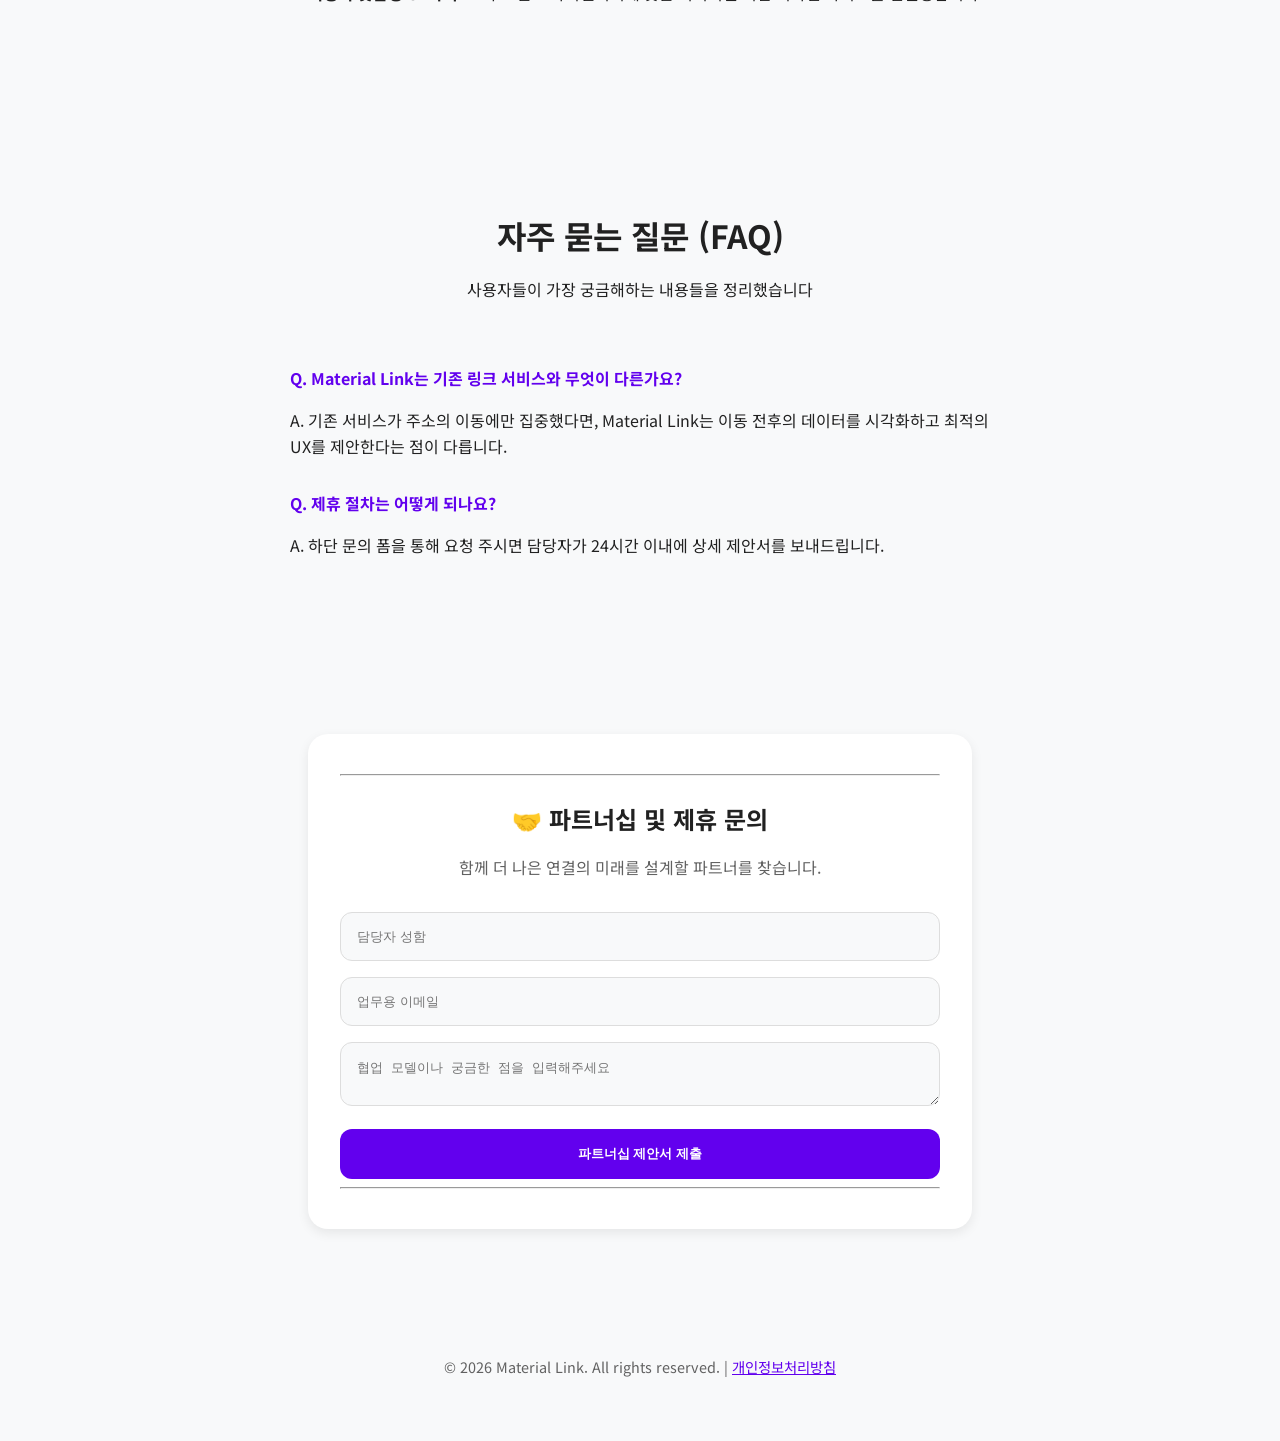
==== commit 43b7e792: "optimize: 애드센스 승인을 위한 고품질 콘텐츠 및 필수 페이지 추가" ====
--- a/index.html
+++ b/index.html
@@ -3,16 +3,26 @@
 <head>
   <meta charset="UTF-8" />
   <meta name="viewport" content="width=device-width, initial-scale=1.0" />
-  <title>Material Link | 연결의 새로운 가치</title>
+  <title>Material Link | 데이터와 일상을 잇는 초연결 솔루션</title>
+  <meta name="description" content="Material Link는 구글의 머티리얼 디자인 철학을 바탕으로 정보의 가치를 극대화하는 연결 플랫폼입니다. 제휴 및 솔루션 문의 환영.">
   <link href='/style.css' rel='stylesheet'>
   <link rel="preconnect" href="https://fonts.googleapis.com">
   <link rel="preconnect" href="https://fonts.gstatic.com" crossorigin>
   <link href="https://fonts.googleapis.com/css2?family=Noto+Sans+KR:wght@300;400;700&display=swap" rel="stylesheet">
+  <!-- Google AdSense -->
+  <meta name="google-adsense-account" content="ca-pub-2942985079705333">
+  <script async src="https://pagead2.googlesyndication.com/pagead/js/adsbygoogle.js?client=ca-pub-2942985079705333" crossorigin="anonymous"></script>
 </head>
 <body>
   <nav class="navbar">
     <div class="nav-container">
-      <div class="logo">Material Link</div>
+      <a href="/" class="logo">Material Link</a>
+      <ul class="nav-menu">
+        <li><a href="#features">핵심가치</a></li>
+        <li><a href="#solutions">솔루션</a></li>
+        <li><a href="#faq">자주 묻는 질문</a></li>
+        <li><a href="#contact">문의하기</a></li>
+      </ul>
       <div class="theme-toggle">
         <button id="theme-btn" aria-label="테마 변경">🌙</button>
       </div>
@@ -21,62 +31,84 @@
 
   <header class="hero">
     <div class="hero-content">
-      <h1>세상의 모든 정보를<br><span class="highlight">Material Design</span>으로 연결하다</h1>
-      <p>Material Link는 데이터와 사람, 사물 사이의 복잡한 연결을<br>가장 직관적이고 효율적인 방식으로 구조화하는 차세대 링크 솔루션입니다.</p>
+      <h1>데이터의 맥락을 연결하는<br><span class="highlight">차세대 인터페이스</span></h1>
+      <p>Material Link는 파편화된 정보를 사용자가 가장 이해하기 쉬운 형태로 구조화합니다.<br>우리는 기술이 삶의 방식을 바꾸는 가장 직관적인 연결을 제안합니다.</p>
       <div class="hero-btns">
         <a href="#contact" class="btn primary">파트너십 제안</a>
-        <a href="#features" class="btn secondary">더 알아보기</a>
+        <a href="#solutions" class="btn secondary">솔루션 자세히 보기</a>
       </div>
     </div>
   </header>
 
   <section id="features" class="features">
     <div class="section-title">
-      <h2>Why Material Link?</h2>
-      <p>우리가 제공하는 핵심 가치입니다</p>
+      <h2>핵심 기술 및 가치</h2>
+      <p>Material Link가 추구하는 기술의 방향성입니다</p>
     </div>
     <div class="feature-grid">
       <div class="feature-card">
         <div class="icon">🔗</div>
-        <h3>Seamless Connection</h3>
-        <p>플랫폼의 경계를 넘어 데이터가 끊김 없이 흐르는 생태계를 구축합니다.</p>
+        <h3>스마트 컨텍스트 링크</h3>
+        <p>단순한 URL 이동을 넘어, 정보의 맥락을 분석하여 최적의 경로를 생성합니다. 사용자 경험의 단절을 최소화하는 하이퍼링크 기술을 제공합니다.</p>
       </div>
       <div class="feature-card">
         <div class="icon">🎨</div>
-        <h3>Intuitive Design</h3>
-        <p>복잡한 연결 구조를 구글의 Material Design 철학을 담아 시각화합니다.</p>
+        <h3>표준화된 비주얼 시각화</h3>
+        <p>구글의 머티리얼 디자인 철학을 채택하여, 누구나 학습 없이 사용할 수 있는 유니버설 디자인 환경을 구축합니다. 미적 가치와 사용성을 동시에 잡습니다.</p>
       </div>
       <div class="feature-card">
         <div class="icon">⚡</div>
-        <h3>Lightning Fast</h3>
-        <p>초저지연 네트워크 기술을 통해 가장 빠른 정보 전달을 보장합니다.</p>
+        <h3>엔터프라이즈급 안정성</h3>
+        <p>초고속 로딩 속도와 99.9% 이상의 업타임을 보장합니다. 대규모 데이터 트래픽에서도 중단 없는 연결 서비스를 안정적으로 공급합니다.</p>
       </div>
     </div>
   </section>
 
-  <section class="about">
-    <div class="container-small">
-      <h2>Material Link의 비전</h2>
-      <p>우리는 단순히 주소를 연결하는 것을 넘어, 정보의 맥락(Context)을 이해하고 사용자에게 가장 필요한 형태로 가공하여 전달하는 미래를 꿈꿉니다. 당신의 비즈니스가 세상과 더 깊게 연결될 수 있도록 Material Link가 함께합니다.</p>
+  <section id="solutions" class="about" style="background: var(--bg);">
+    <div class="container-small" style="text-align: left;">
+      <h2>제공 솔루션 상세</h2>
+      <p>우리는 다양한 산업 분야에서 최적의 연결 환경을 구축하고 있습니다.</p>
+      <ul class="solution-list">
+        <li><strong>B2B 데이터 허브:</strong> 기업 내 분산된 데이터를 하나의 매끄러운 링크 시스템으로 통합합니다.</li>
+        <li><strong>콘텐츠 배포 최적화:</strong> 마케팅 채널의 정보를 단일 접점으로 연결하여 전환율을 극대화합니다.</li>
+        <li><strong>사용자 맞춤형 UI 가이드:</strong> 각 브랜드 아이덴티티에 맞는 머티리얼 기반 디자인 가이드를 컨설팅합니다.</li>
+      </ul>
+    </div>
+  </section>
+
+  <section id="faq" class="features">
+    <div class="section-title">
+      <h2>자주 묻는 질문 (FAQ)</h2>
+      <p>사용자들이 가장 궁금해하는 내용들을 정리했습니다</p>
+    </div>
+    <div class="container-small" style="text-align: left;">
+      <div class="faq-item">
+        <h4>Q. Material Link는 기존 링크 서비스와 무엇이 다른가요?</h4>
+        <p>A. 기존 서비스가 주소의 이동에만 집중했다면, Material Link는 이동 전후의 데이터를 시각화하고 최적의 UX를 제안한다는 점이 다릅니다.</p>
+      </div>
+      <div class="faq-item">
+        <h4>Q. 제휴 절차는 어떻게 되나요?</h4>
+        <p>A. 하단 문의 폼을 통해 요청 주시면 담당자가 24시간 이내에 상세 제안서를 보내드립니다.</p>
+      </div>
     </div>
   </section>
 
   <div class="container" id="contact">
     <div class="contact-section">
       <hr>
-      <h3>🤝 제휴 문의 및 파트너십</h3>
-      <p class="contact-desc">Material Link와 함께 혁신을 만들어갈 파트너를 기다립니다.</p>
+      <h3>🤝 파트너십 및 제휴 문의</h3>
+      <p class="contact-desc">함께 더 나은 연결의 미래를 설계할 파트너를 찾습니다.</p>
       <form action="https://formspree.io/f/mojkagbn" method="POST">
         <div class="input-group">
-          <input type="text" name="name" placeholder="기업명 / 성함" required>
+          <input type="text" name="name" placeholder="담당자 성함" required>
         </div>
         <div class="input-group">
-          <input type="email" name="_replyto" placeholder="이메일 주소" required>
+          <input type="email" name="_replyto" placeholder="업무용 이메일" required>
         </div>
         <div class="input-group">
-          <textarea name="message" placeholder="협업 아이디어 또는 문의 내용을 상세히 입력해주세요" required></textarea>
+          <textarea name="message" placeholder="협업 모델이나 궁금한 점을 입력해주세요" required></textarea>
         </div>
-        <button type="submit" class="submit-btn">문의 보내기</button>
+        <button type="submit" class="submit-btn">파트너십 제안서 제출</button>
       </form>
     </div>
 
@@ -96,7 +128,7 @@
   </div>
 
   <footer class="footer">
-    <p>&copy; 2026 Material Link. All rights reserved.</p>
+    <p>&copy; 2026 Material Link. All rights reserved. | <a href="/privacy.html" style="color: var(--primary);">개인정보처리방침</a></p>
   </footer>
 
   <script defer type="text/javascript" src="/main.js"></script>
--- a/style.css
+++ b/style.css
@@ -49,10 +49,50 @@
   font-size: 1.5rem;
   font-weight: 700;
   color: var(--primary);
+  text-decoration: none;
+}
+
+.nav-menu {
+  display: flex;
+  list-style: none;
+  gap: 2rem;
+  margin: 0;
+  padding: 0;
+}
+
+.nav-menu a {
+  text-decoration: none;
+  color: var(--text);
+  font-weight: 500;
+  transition: color 0.2s;
+}
+
+.nav-menu a:hover {
+  color: var(--primary);
 }
 
 #theme-btn {
   background: none; border: none; font-size: 1.5rem; cursor: pointer;
+}
+
+/* Solution List */
+.solution-list {
+  padding-left: 1.2rem;
+  margin-top: 1.5rem;
+}
+
+.solution-list li {
+  margin-bottom: 1rem;
+}
+
+/* FAQ */
+.faq-item {
+  margin-bottom: 2rem;
+}
+
+.faq-item h4 {
+  margin-bottom: 0.5rem;
+  color: var(--primary);
 }
 
 /* Hero Section */
